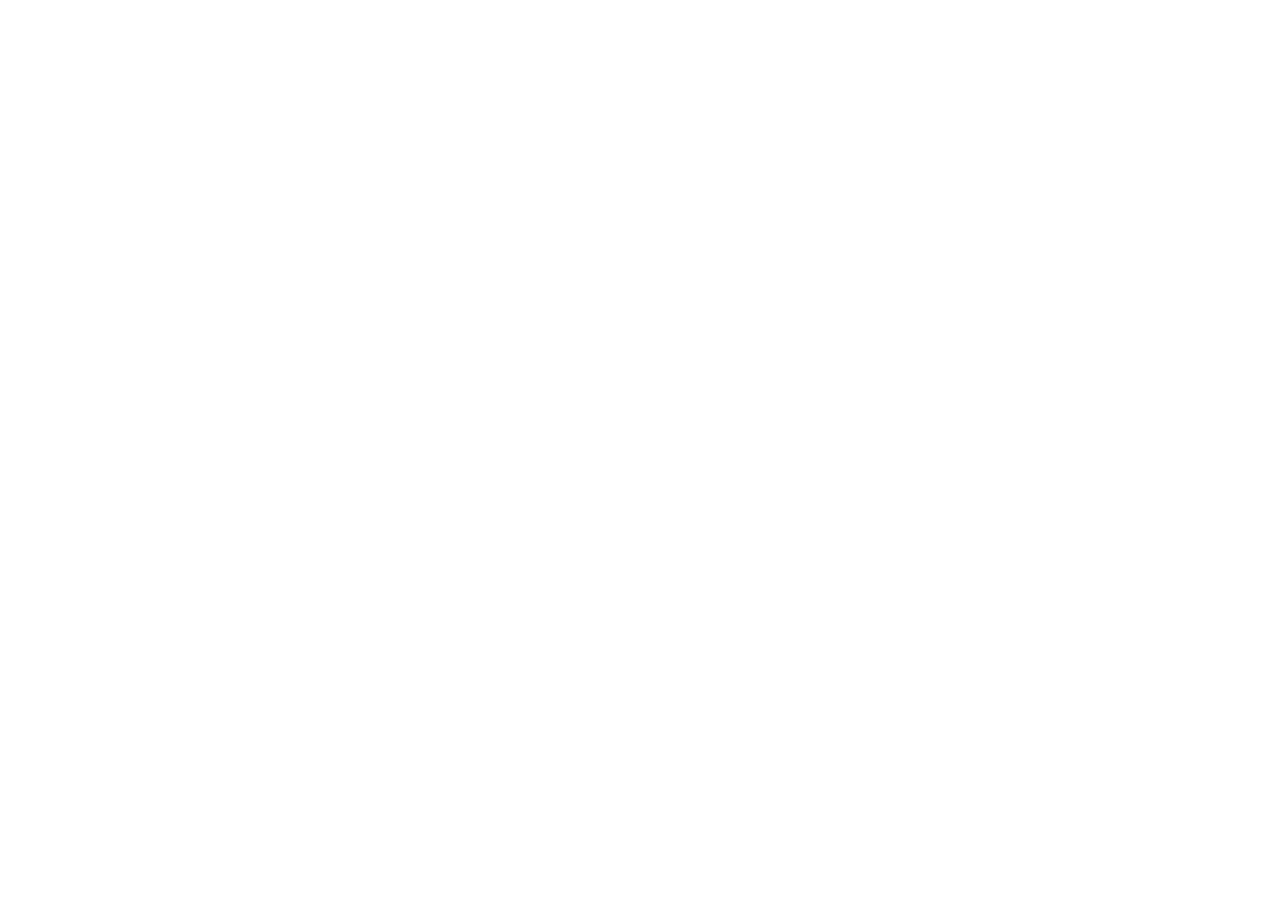
==== Car Installments Calculator/index.html @ 7ac8afc0 "Add initial HTML, CSS, and JavaScript files for Car Installments Calculator" ====
<!DOCTYPE html>
<html lang="en">
<head>
    <meta charset="UTF-8">
    <title>Carculate</title>
    <link rel="stylesheet" href="style.css">
</head>
<body>
    













    <script src="index.js"></script>
</body>
</html>
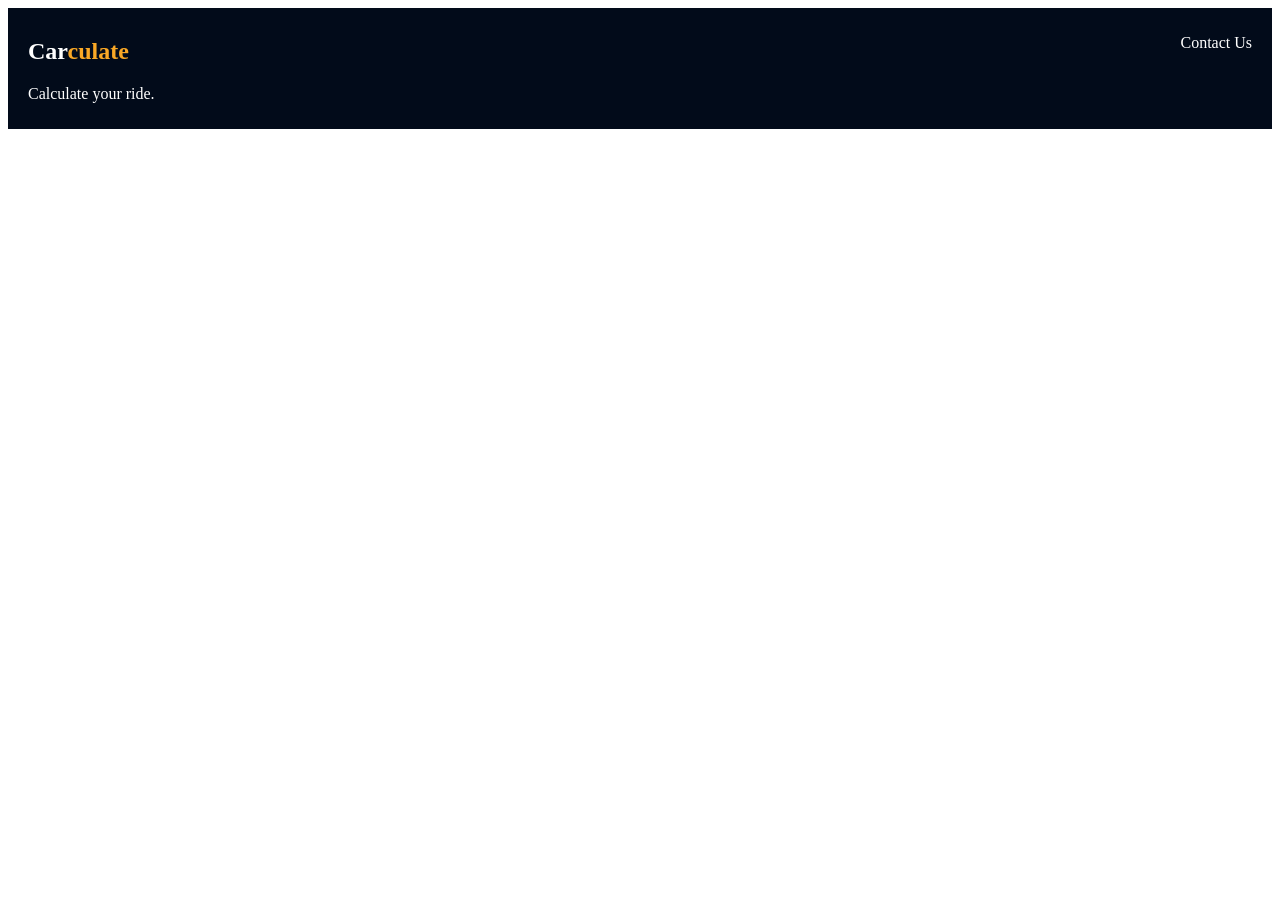
==== commit bee4a781: "Add header and navigation to Car Installments Calculator" ====
--- a/Car Installments Calculator/index.html
+++ b/Car Installments Calculator/index.html
@@ -6,7 +6,17 @@
     <link rel="stylesheet" href="style.css">
 </head>
 <body>
-    
+  <header>
+        <nav>
+            <div>
+                <div>
+                 <h1>Car<span class="highlight">culate</span></h1>
+                  <p>Calculate your ride.</p>
+                </div>
+            </div>
+               <p>Contact Us</p>
+        </nav>
+  </header>   
 
 
 
--- a/Car Installments Calculator/style.css
+++ b/Car Installments Calculator/style.css
@@ -0,0 +1,10 @@
+nav{
+    background-color: #020B1A;
+    color: #fff;
+    padding: 10px 20px;
+    display: flex;
+    justify-content: space-between;
+}
+.highlight{
+    color: #F9A826;
+}
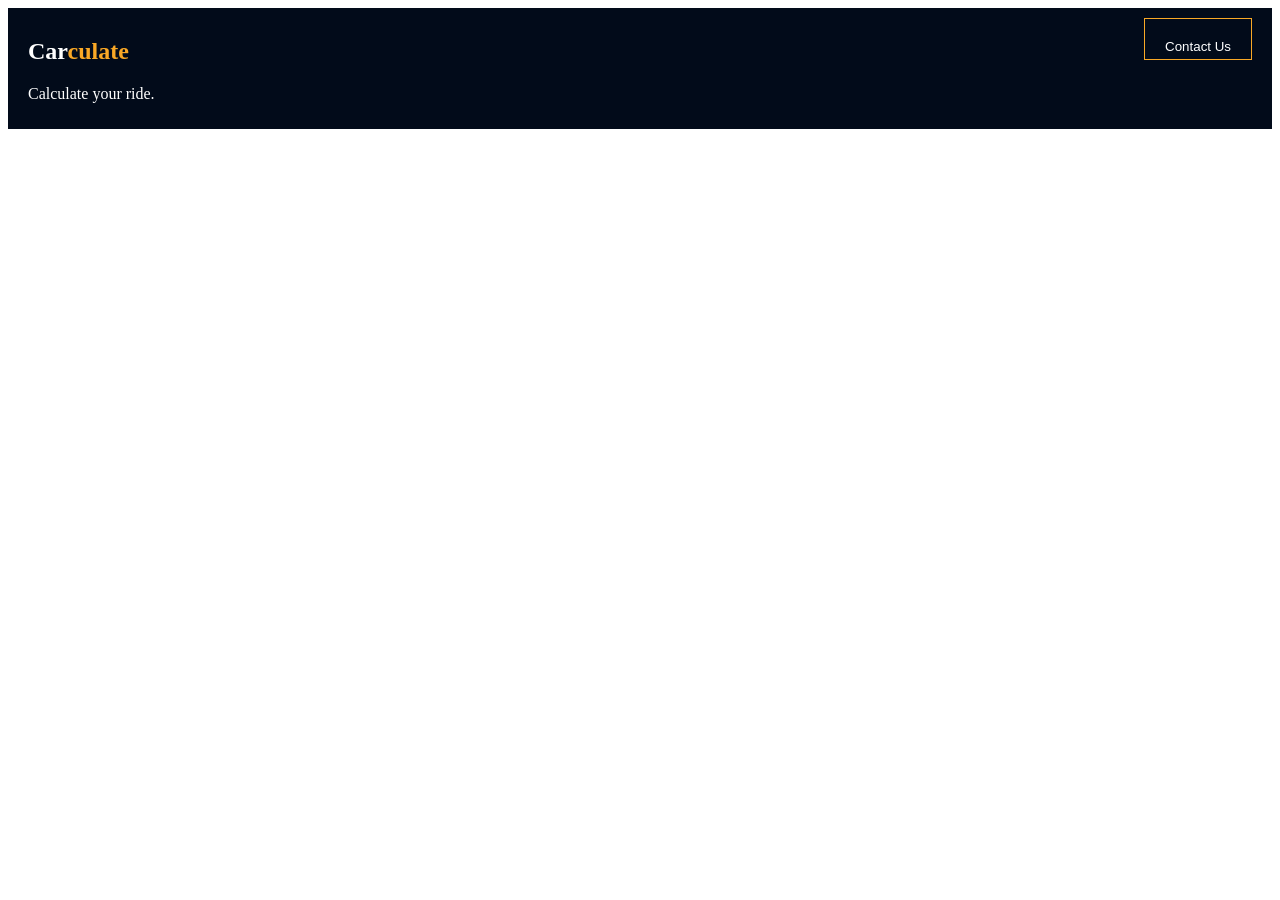
==== commit 627ca4d6: "Refactor navigation to use button for 'Contact Us' and enhance CSS styles" ====
--- a/Car Installments Calculator/index.html
+++ b/Car Installments Calculator/index.html
@@ -14,7 +14,7 @@
                   <p>Calculate your ride.</p>
                 </div>
             </div>
-               <p>Contact Us</p>
+               <button>Contact Us</button>
         </nav>
   </header>   
 
--- a/Car Installments Calculator/style.css
+++ b/Car Installments Calculator/style.css
@@ -1,3 +1,19 @@
+:root {
+    --bg-color: #020B1A;
+    --secondary-bg: #07182D;
+    --card-color: #0B1D33;
+    --input-color: #0D223B;
+
+    --primary-color: #FFC400;
+    --primary-hover: #FFD333;
+    --success-color: #7ED321;
+
+    --white: #FFFFFF;
+    --text-secondary: #B8C2D0;
+    --text-muted: #7F8A9A;
+
+    --border-color: #20334A;
+}
 nav{
     background-color: #020B1A;
     color: #fff;
@@ -7,4 +23,11 @@
 }
 .highlight{
     color: #F9A826;
+}
+nav button{
+    border : 1px solid #F9A826;
+    padding: 20px;
+    height: 15px;
+    background-color: #020B1A;
+    color: white;
 }
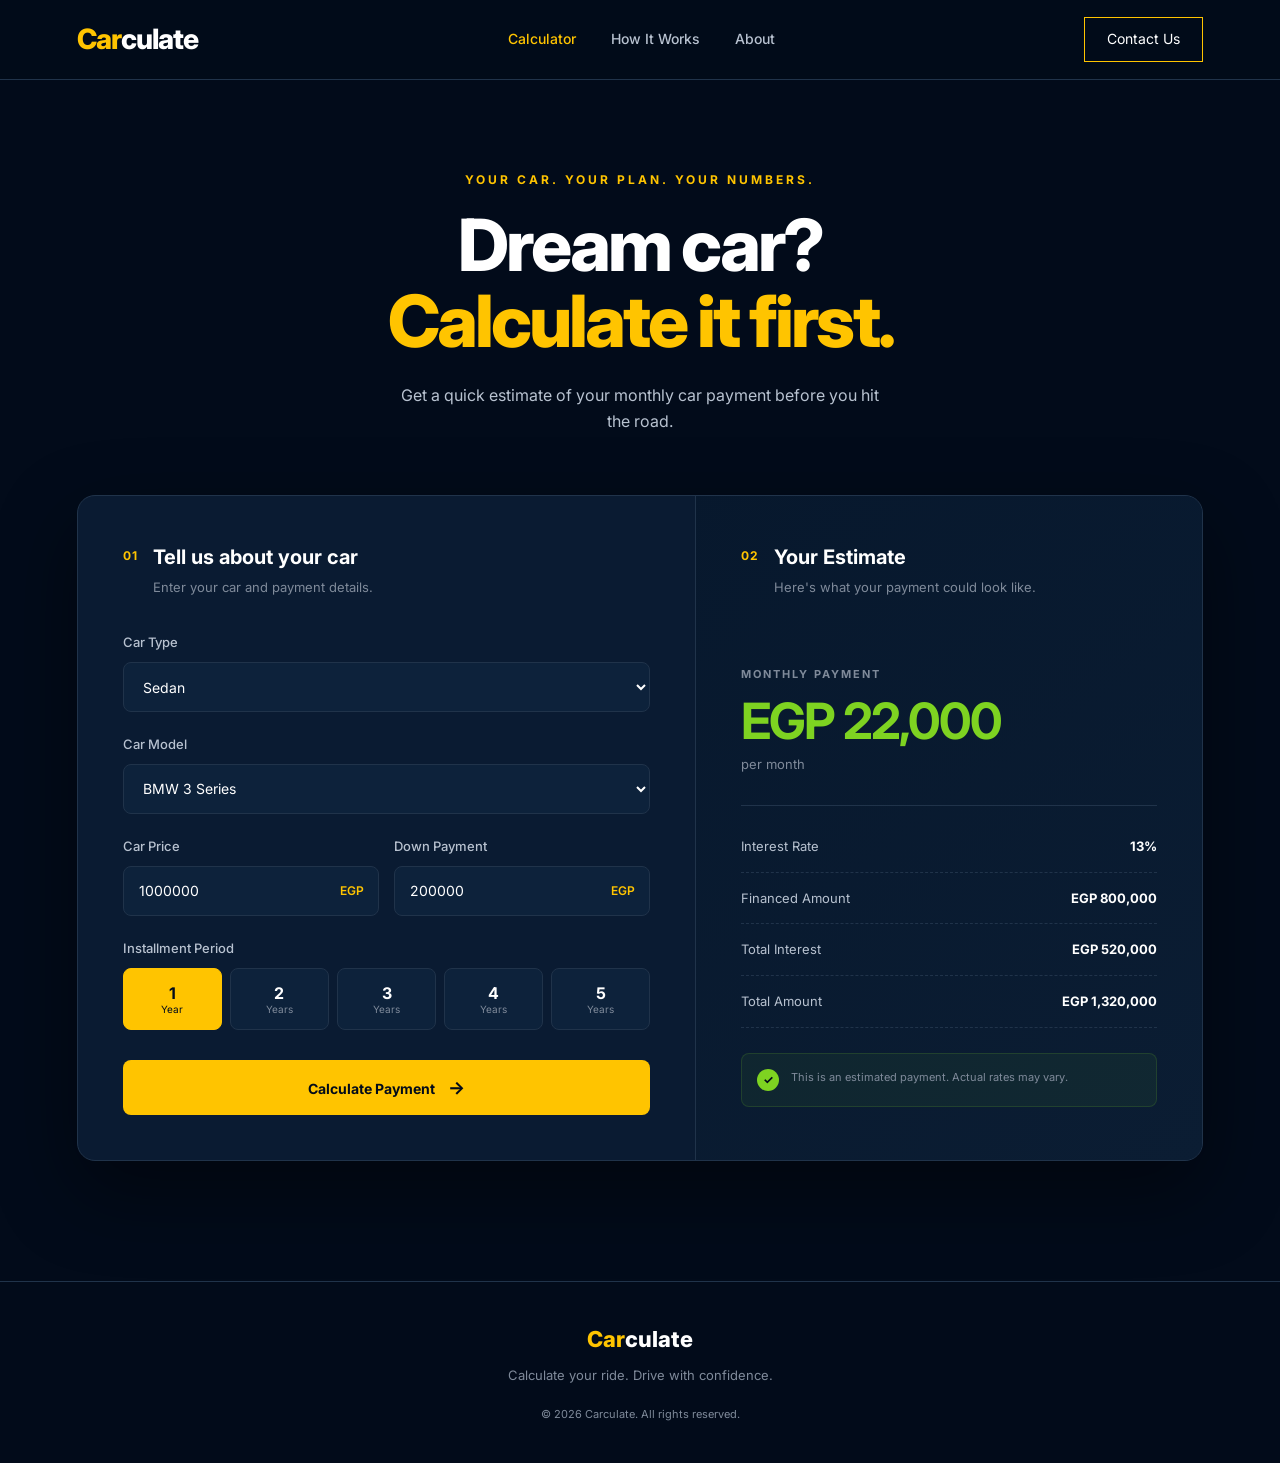
==== commit c694146c: "Add HTML structure and styles for Car Installments Calculator" ====
--- a/Car Installments Calculator/index.html
+++ b/Car Installments Calculator/index.html
@@ -1,35 +1,394 @@
 <!DOCTYPE html>
 <html lang="en">
+
 <head>
     <meta charset="UTF-8">
-    <title>Carculate</title>
+    <meta name="viewport" content="width=device-width, initial-scale=1.0">
+
+    <title>Carculate - Calculate Your Ride</title>
+
     <link rel="stylesheet" href="style.css">
+
+    <link
+        href="https://fonts.googleapis.com/css2?family=Inter:wght@400;500;600;700;800&display=swap"
+        rel="stylesheet"
+    >
 </head>
+
 <body>
-  <header>
-        <nav>
-            <div>
-                <div>
-                 <h1>Car<span class="highlight">culate</span></h1>
-                  <p>Calculate your ride.</p>
+
+    <!-- ================= HEADER ================= -->
+
+    <header class="header">
+
+        <div class="logo">
+            <span>Car</span>culate
+        </div>
+
+        <nav class="navbar">
+            <a href="#" class="active">Calculator</a>
+            <a href="#">How It Works</a>
+            <a href="#">About</a>
+        </nav>
+
+        <a href="#" class="contact-btn">Contact Us</a>
+
+    </header>
+
+
+    <!-- ================= HERO ================= -->
+
+    <main>
+
+        <section class="hero">
+
+            <div class="hero-overlay"></div>
+
+            <div class="hero-content">
+
+                <p class="hero-small">
+                    YOUR CAR. YOUR PLAN. YOUR NUMBERS.
+                </p>
+
+                <h1>
+                    Dream car?
+                    <br>
+                    <span>Calculate it first.</span>
+                </h1>
+
+                <p class="hero-description">
+                    Get a quick estimate of your monthly car payment
+                    before you hit the road.
+                </p>
+
+            </div>
+
+
+            <!-- ================= CALCULATOR ================= -->
+
+            <div class="calculator-card">
+
+                <!-- LEFT SIDE -->
+
+                <div class="calculator-form">
+
+                    <div class="section-heading">
+                        <span class="section-number">01</span>
+
+                        <div>
+                            <h2>Tell us about your car</h2>
+                            <p>Enter your car and payment details.</p>
+                        </div>
+                    </div>
+
+
+                    <!-- Car Type -->
+
+                    <div class="form-group">
+
+                        <label for="carType">
+                            Car Type
+                        </label>
+
+                        <select id="carType">
+
+                            <option value="sedan">
+                                Sedan
+                            </option>
+
+                            <option value="suv">
+                                SUV
+                            </option>
+
+                            <option value="coupe">
+                                Coupe
+                            </option>
+
+                            <option value="hatchback">
+                                Hatchback
+                            </option>
+
+                            <option value="pickup">
+                                Pickup
+                            </option>
+
+                        </select>
+
+                    </div>
+
+
+                    <!-- Car Model -->
+
+                    <div class="form-group">
+
+                        <label for="carModel">
+                            Car Model
+                        </label>
+
+                        <select id="carModel">
+
+                            <option>
+                                BMW 3 Series
+                            </option>
+
+                            <option>
+                                BMW 5 Series
+                            </option>
+
+                            <option>
+                                BMW X3
+                            </option>
+
+                            <option>
+                                BMW X5
+                            </option>
+
+                            <option>
+                                Mercedes C-Class
+                            </option>
+
+                            <option>
+                                Toyota Camry
+                            </option>
+
+                        </select>
+
+                    </div>
+
+
+                    <div class="form-row">
+
+                        <!-- Car Price -->
+
+                        <div class="form-group">
+
+                            <label for="carPrice">
+                                Car Price
+                            </label>
+
+                            <div class="input-wrapper">
+
+                                <input
+                                    type="number"
+                                    id="carPrice"
+                                    value="1000000"
+                                >
+
+                                <span>EGP</span>
+
+                            </div>
+
+                        </div>
+
+
+                        <!-- Down Payment -->
+
+                        <div class="form-group">
+
+                            <label for="downPayment">
+                                Down Payment
+                            </label>
+
+                            <div class="input-wrapper">
+
+                                <input
+                                    type="number"
+                                    id="downPayment"
+                                    value="200000"
+                                >
+
+                                <span>EGP</span>
+
+                            </div>
+
+                        </div>
+
+                    </div>
+
+
+                    <!-- Installment Period -->
+
+                    <div class="form-group">
+
+                        <label>
+                            Installment Period
+                        </label>
+
+                        <div class="period-options">
+
+                            <button class="period active">
+                                <strong>1</strong>
+                                <span>Year</span>
+                            </button>
+
+                            <button class="period">
+                                <strong>2</strong>
+                                <span>Years</span>
+                            </button>
+
+                            <button class="period">
+                                <strong>3</strong>
+                                <span>Years</span>
+                            </button>
+
+                            <button class="period">
+                                <strong>4</strong>
+                                <span>Years</span>
+                            </button>
+
+                            <button class="period">
+                                <strong>5</strong>
+                                <span>Years</span>
+                            </button>
+
+                        </div>
+
+                    </div>
+
+
+                    <!-- Calculate Button -->
+
+                    <button class="calculate-btn">
+                        Calculate Payment
+                        <span>→</span>
+                    </button>
+
                 </div>
+
+
+                <!-- RIGHT SIDE -->
+
+                <div class="calculator-result">
+
+                    <div class="result-heading">
+
+                        <span class="section-number">02</span>
+
+                        <div>
+                            <h2>Your Estimate</h2>
+                            <p>Here's what your payment could look like.</p>
+                        </div>
+
+                    </div>
+
+
+                    <!-- Main Result -->
+
+                    <div class="main-result">
+
+                        <span>
+                            MONTHLY PAYMENT
+                        </span>
+
+                        <h3>
+                            EGP 22,000
+                        </h3>
+
+                        <p>
+                            per month
+                        </p>
+
+                    </div>
+
+
+                    <!-- Result Details -->
+
+                    <div class="result-details">
+
+                        <div class="result-item">
+
+                            <span>
+                                Interest Rate
+                            </span>
+
+                            <strong>
+                                13%
+                            </strong>
+
+                        </div>
+
+
+                        <div class="result-item">
+
+                            <span>
+                                Financed Amount
+                            </span>
+
+                            <strong>
+                                EGP 800,000
+                            </strong>
+
+                        </div>
+
+
+                        <div class="result-item">
+
+                            <span>
+                                Total Interest
+                            </span>
+
+                            <strong>
+                                EGP 520,000
+                            </strong>
+
+                        </div>
+
+
+                        <div class="result-item">
+
+                            <span>
+                                Total Amount
+                            </span>
+
+                            <strong>
+                                EGP 1,320,000
+                            </strong>
+
+                        </div>
+
+                    </div>
+
+
+                    <!-- Result Note -->
+
+                    <div class="result-note">
+
+                        <span class="note-icon">✓</span>
+
+                        <p>
+                            This is an estimated payment.
+                            Actual rates may vary.
+                        </p>
+
+                    </div>
+
+                </div>
+
             </div>
-               <button>Contact Us</button>
-        </nav>
-  </header>   
-
-
-
-
-
-
-
-
-
-
-
-
-
-    <script src="index.js"></script>
+
+        </section>
+
+    </main>
+
+
+    <!-- ================= FOOTER ================= -->
+
+    <footer class="footer">
+
+        <div class="footer-logo">
+            <span>Car</span>culate
+        </div>
+
+        <p>
+            Calculate your ride. Drive with confidence.
+        </p>
+
+        <p class="copyright">
+            © 2026 Carculate. All rights reserved.
+        </p>
+
+    </footer>
+
 </body>
+
 </html>
--- a/Car Installments Calculator/style.css
+++ b/Car Installments Calculator/style.css
@@ -1,4 +1,7 @@
+/* ================= VARIABLES ================= */
+
 :root {
+
     --bg-color: #020B1A;
     --secondary-bg: #07182D;
     --card-color: #0B1D33;
@@ -6,6 +9,7 @@
 
     --primary-color: #FFC400;
     --primary-hover: #FFD333;
+
     --success-color: #7ED321;
 
     --white: #FFFFFF;
@@ -13,21 +17,967 @@
     --text-muted: #7F8A9A;
 
     --border-color: #20334A;
-}
-nav{
-    background-color: #020B1A;
-    color: #fff;
-    padding: 10px 20px;
+
+}
+
+
+/* ================= RESET ================= */
+
+* {
+    margin: 0;
+    padding: 0;
+    box-sizing: border-box;
+}
+
+
+html {
+    scroll-behavior: smooth;
+}
+
+
+body {
+
+    font-family: "Inter", sans-serif;
+
+    background-color: var(--bg-color);
+
+    color: var(--white);
+
+    line-height: 1.6;
+
+}
+
+
+/* ================= HEADER ================= */
+
+.header {
+
+    width: 100%;
+
+    height: 80px;
+
+    padding: 0 6%;
+
     display: flex;
+
+    align-items: center;
+
     justify-content: space-between;
-}
-.highlight{
-    color: #F9A826;
-}
-nav button{
-    border : 1px solid #F9A826;
-    padding: 20px;
-    height: 15px;
-    background-color: #020B1A;
-    color: white;
+
+    background-color: rgba(2, 11, 26, 0.95);
+
+    border-bottom: 1px solid var(--border-color);
+
+    position: relative;
+
+    z-index: 10;
+
+}
+
+
+/* Logo */
+
+.logo {
+
+    font-size: 28px;
+
+    font-weight: 800;
+
+    letter-spacing: -1px;
+
+    color: var(--white);
+
+}
+
+.logo span {
+    color: var(--primary-color);
+}
+
+
+/* Navbar */
+
+.navbar {
+
+    display: flex;
+
+    align-items: center;
+
+    gap: 35px;
+
+}
+
+.navbar a {
+
+    color: var(--text-secondary);
+
+    text-decoration: none;
+
+    font-size: 14px;
+
+    font-weight: 500;
+
+    transition: 0.3s;
+
+}
+
+.navbar a:hover,
+.navbar a.active {
+
+    color: var(--primary-color);
+
+}
+
+
+/* Contact */
+
+.contact-btn {
+
+    text-decoration: none;
+
+    color: var(--white);
+
+    border: 1px solid var(--primary-color);
+
+    padding: 10px 22px;
+
+    font-size: 14px;
+
+    transition: 0.3s;
+
+}
+
+.contact-btn:hover {
+
+    background-color: var(--primary-color);
+
+    color: var(--bg-color);
+
+}
+
+
+/* ================= HERO ================= */
+
+.hero {
+
+    min-height: 900px;
+
+    position: relative;
+
+    padding: 90px 6% 120px;
+
+    background-image:
+        url("https://images.unsplash.com/photo-1555215695-3004980ad54e?auto=format&fit=crop&w=2000&q=85");
+
+    background-size: cover;
+
+    background-position: center;
+
+    overflow: hidden;
+
+}
+
+
+/* Dark overlay */
+
+.hero-overlay {
+
+    position: absolute;
+
+    inset: 0;
+
+    background:
+        linear-gradient(
+            180deg,
+            rgba(2, 11, 26, 0.82),
+            rgba(2, 11, 26, 0.94)
+        );
+
+}
+
+
+/* Hero Content */
+
+.hero-content {
+
+    position: relative;
+
+    z-index: 2;
+
+    max-width: 650px;
+
+    margin: 0 auto 60px;
+
+    text-align: center;
+
+}
+
+
+.hero-small {
+
+    color: var(--primary-color);
+
+    font-size: 12px;
+
+    font-weight: 700;
+
+    letter-spacing: 3px;
+
+    margin-bottom: 18px;
+
+}
+
+
+.hero-content h1 {
+
+    font-size: clamp(42px, 6vw, 72px);
+
+    line-height: 1.05;
+
+    font-weight: 800;
+
+    letter-spacing: -3px;
+
+}
+
+
+.hero-content h1 span {
+
+    color: var(--primary-color);
+
+}
+
+
+.hero-description {
+
+    color: var(--text-secondary);
+
+    max-width: 500px;
+
+    margin: 25px auto 0;
+
+    font-size: 16px;
+
+}
+
+
+/* ================= CALCULATOR ================= */
+
+.calculator-card {
+
+    position: relative;
+
+    z-index: 3;
+
+    max-width: 1150px;
+
+    margin: auto;
+
+    display: grid;
+
+    grid-template-columns: 1.1fr 0.9fr;
+
+    background-color: rgba(11, 29, 51, 0.96);
+
+    border: 1px solid var(--border-color);
+
+    border-radius: 18px;
+
+    overflow: hidden;
+
+    box-shadow:
+        0 30px 80px rgba(0, 0, 0, 0.45);
+
+}
+
+
+/* ================= FORM SIDE ================= */
+
+.calculator-form {
+
+    padding: 45px;
+
+    border-right: 1px solid var(--border-color);
+
+}
+
+
+/* Section heading */
+
+.section-heading,
+.result-heading {
+
+    display: flex;
+
+    gap: 15px;
+
+    margin-bottom: 35px;
+
+}
+
+
+.section-number {
+
+    color: var(--primary-color);
+
+    font-size: 12px;
+
+    font-weight: 700;
+
+    letter-spacing: 1px;
+
+    padding-top: 5px;
+
+}
+
+
+.section-heading h2,
+.result-heading h2 {
+
+    font-size: 20px;
+
+    font-weight: 700;
+
+}
+
+
+.section-heading p,
+.result-heading p {
+
+    color: var(--text-muted);
+
+    font-size: 13px;
+
+    margin-top: 4px;
+
+}
+
+
+/* ================= FORM ================= */
+
+.form-group {
+
+    margin-bottom: 22px;
+
+}
+
+
+.form-group label {
+
+    display: block;
+
+    margin-bottom: 9px;
+
+    color: var(--text-secondary);
+
+    font-size: 13px;
+
+    font-weight: 500;
+
+}
+
+
+select,
+input {
+
+    width: 100%;
+
+    height: 50px;
+
+    border: 1px solid var(--border-color);
+
+    border-radius: 8px;
+
+    background-color: var(--input-color);
+
+    color: var(--white);
+
+    padding: 0 15px;
+
+    outline: none;
+
+    font-family: inherit;
+
+    font-size: 14px;
+
+    transition: 0.3s;
+
+}
+
+
+select:focus,
+input:focus {
+
+    border-color: var(--primary-color);
+
+    box-shadow: 0 0 0 3px rgba(255, 196, 0, 0.08);
+
+}
+
+
+select {
+
+    cursor: pointer;
+
+}
+
+
+/* Two inputs */
+
+.form-row {
+
+    display: grid;
+
+    grid-template-columns: 1fr 1fr;
+
+    gap: 15px;
+
+}
+
+
+/* Input with currency */
+
+.input-wrapper {
+
+    position: relative;
+
+}
+
+
+.input-wrapper input {
+
+    padding-right: 60px;
+
+}
+
+
+.input-wrapper span {
+
+    position: absolute;
+
+    right: 15px;
+
+    top: 50%;
+
+    transform: translateY(-50%);
+
+    color: var(--primary-color);
+
+    font-size: 12px;
+
+    font-weight: 600;
+
+}
+
+
+/* ================= PERIOD ================= */
+
+.period-options {
+
+    display: grid;
+
+    grid-template-columns: repeat(5, 1fr);
+
+    gap: 8px;
+
+}
+
+
+.period {
+
+    height: 62px;
+
+    border: 1px solid var(--border-color);
+
+    border-radius: 8px;
+
+    background-color: var(--input-color);
+
+    color: var(--text-secondary);
+
+    cursor: pointer;
+
+    font-family: inherit;
+
+    display: flex;
+
+    flex-direction: column;
+
+    align-items: center;
+
+    justify-content: center;
+
+    transition: 0.3s;
+
+}
+
+
+.period strong {
+
+    font-size: 16px;
+
+    color: var(--white);
+
+}
+
+
+.period span {
+
+    font-size: 10px;
+
+    color: var(--text-muted);
+
+}
+
+
+.period:hover {
+
+    border-color: var(--primary-color);
+
+}
+
+
+.period.active {
+
+    background-color: var(--primary-color);
+
+    border-color: var(--primary-color);
+
+    color: var(--bg-color);
+
+}
+
+
+.period.active strong,
+.period.active span {
+
+    color: var(--bg-color);
+
+}
+
+
+/* ================= CALCULATE BUTTON ================= */
+
+.calculate-btn {
+
+    width: 100%;
+
+    height: 55px;
+
+    margin-top: 8px;
+
+    border: none;
+
+    border-radius: 8px;
+
+    background-color: var(--primary-color);
+
+    color: var(--bg-color);
+
+    font-family: inherit;
+
+    font-size: 14px;
+
+    font-weight: 700;
+
+    cursor: pointer;
+
+    transition: 0.3s;
+
+}
+
+
+.calculate-btn span {
+
+    margin-left: 10px;
+
+    font-size: 18px;
+
+}
+
+
+.calculate-btn:hover {
+
+    background-color: var(--primary-hover);
+
+    transform: translateY(-2px);
+
+}
+
+
+/* ================= RESULT SIDE ================= */
+
+.calculator-result {
+
+    padding: 45px;
+
+    background:
+        linear-gradient(
+            145deg,
+            rgba(7, 24, 45, 0.95),
+            rgba(11, 29, 51, 0.98)
+        );
+
+}
+
+
+/* Main result */
+
+.main-result {
+
+    padding: 28px 0 30px;
+
+    border-bottom: 1px solid var(--border-color);
+
+}
+
+
+.main-result > span {
+
+    color: var(--text-muted);
+
+    font-size: 11px;
+
+    letter-spacing: 2px;
+
+    font-weight: 700;
+
+}
+
+
+.main-result h3 {
+
+    margin-top: 8px;
+
+    font-size: clamp(36px, 4vw, 50px);
+
+    color: var(--success-color);
+
+    line-height: 1.1;
+
+    letter-spacing: -2px;
+
+}
+
+
+.main-result p {
+
+    color: var(--text-muted);
+
+    font-size: 13px;
+
+    margin-top: 5px;
+
+}
+
+
+/* ================= RESULT DETAILS ================= */
+
+.result-details {
+
+    margin-top: 15px;
+
+}
+
+
+.result-item {
+
+    display: flex;
+
+    justify-content: space-between;
+
+    align-items: center;
+
+    padding: 15px 0;
+
+    border-bottom: 1px dashed var(--border-color);
+
+}
+
+
+.result-item span {
+
+    color: var(--text-secondary);
+
+    font-size: 13px;
+
+}
+
+
+.result-item strong {
+
+    color: var(--white);
+
+    font-size: 13px;
+
+}
+
+
+/* ================= NOTE ================= */
+
+.result-note {
+
+    display: flex;
+
+    gap: 12px;
+
+    align-items: flex-start;
+
+    margin-top: 25px;
+
+    padding: 15px;
+
+    background-color: rgba(126, 211, 33, 0.06);
+
+    border: 1px solid rgba(126, 211, 33, 0.15);
+
+    border-radius: 8px;
+
+}
+
+
+.note-icon {
+
+    width: 22px;
+
+    height: 22px;
+
+    border-radius: 50%;
+
+    display: flex;
+
+    align-items: center;
+
+    justify-content: center;
+
+    background-color: var(--success-color);
+
+    color: var(--bg-color);
+
+    font-size: 12px;
+
+    font-weight: 700;
+
+    flex-shrink: 0;
+
+}
+
+
+.result-note p {
+
+    color: var(--text-muted);
+
+    font-size: 11px;
+
+    line-height: 1.5;
+
+}
+
+
+/* ================= FOOTER ================= */
+
+.footer {
+
+    padding: 40px 6%;
+
+    background-color: var(--bg-color);
+
+    border-top: 1px solid var(--border-color);
+
+    text-align: center;
+
+}
+
+
+.footer-logo {
+
+    font-size: 22px;
+
+    font-weight: 800;
+
+}
+
+
+.footer-logo span {
+
+    color: var(--primary-color);
+
+}
+
+
+.footer > p {
+
+    color: var(--text-muted);
+
+    font-size: 13px;
+
+    margin-top: 8px;
+
+}
+
+
+.footer .copyright {
+
+    margin-top: 20px;
+
+    font-size: 11px;
+
+}
+
+
+/* ================= RESPONSIVE ================= */
+
+@media (max-width: 900px) {
+
+    .header {
+
+        padding: 0 4%;
+
+    }
+
+
+    .navbar {
+
+        gap: 15px;
+
+    }
+
+
+    .hero {
+
+        padding: 70px 4% 80px;
+
+    }
+
+
+    .calculator-card {
+
+        grid-template-columns: 1fr;
+
+    }
+
+
+    .calculator-form {
+
+        border-right: none;
+
+        border-bottom: 1px solid var(--border-color);
+
+    }
+
+}
+
+
+@media (max-width: 650px) {
+
+    .header {
+
+        height: auto;
+
+        min-height: 75px;
+
+        padding: 18px 5%;
+
+        flex-wrap: wrap;
+
+        gap: 15px;
+
+    }
+
+
+    .navbar {
+
+        order: 3;
+
+        width: 100%;
+
+        justify-content: center;
+
+    }
+
+
+    .navbar a {
+
+        font-size: 12px;
+
+    }
+
+
+    .contact-btn {
+
+        padding: 8px 14px;
+
+        font-size: 12px;
+
+    }
+
+
+    .hero {
+
+        padding: 60px 4%;
+
+    }
+
+
+    .hero-content {
+
+        margin-bottom: 40px;
+
+    }
+
+
+    .hero-content h1 {
+
+        letter-spacing: -2px;
+
+    }
+
+
+    .calculator-form,
+    .calculator-result {
+
+        padding: 28px 20px;
+
+    }
+
+
+    .form-row {
+
+        grid-template-columns: 1fr;
+
+        gap: 0;
+
+    }
+
+
+    .period-options {
+
+        grid-template-columns: repeat(3, 1fr);
+
+    }
+
+
+    .main-result h3 {
+
+        font-size: 38px;
+
+    }
+
+}
+
+
+@media (max-width: 400px) {
+
+    .period-options {
+
+        grid-template-columns: repeat(2, 1fr);
+
+    }
+
+
+    .navbar {
+
+        gap: 10px;
+
+    }
+
 }
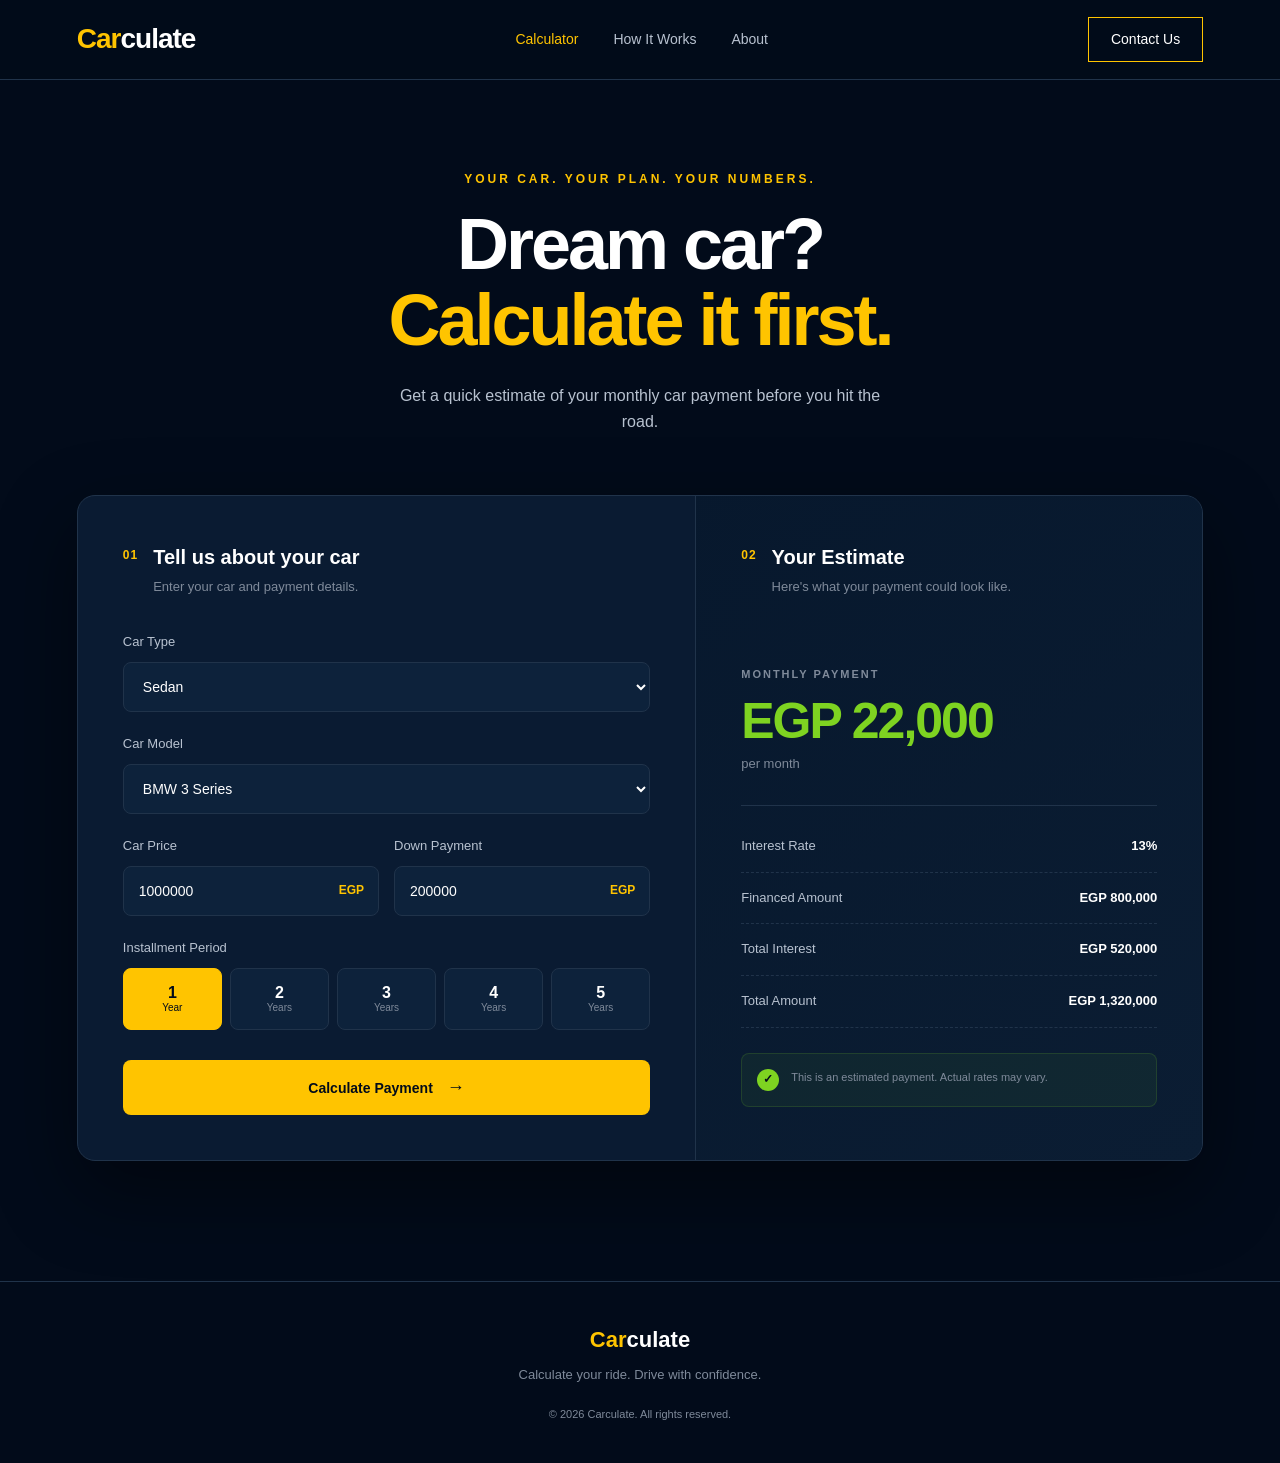
==== commit cf41b54c: "Refactor car installment calculation logic and enhance user input validation" ====
--- a/Car Installments Calculator/index.html
+++ b/Car Installments Calculator/index.html
@@ -3,16 +3,11 @@
 
 <head>
     <meta charset="UTF-8">
-    <meta name="viewport" content="width=device-width, initial-scale=1.0">
 
     <title>Carculate - Calculate Your Ride</title>
 
     <link rel="stylesheet" href="style.css">
 
-    <link
-        href="https://fonts.googleapis.com/css2?family=Inter:wght@400;500;600;700;800&display=swap"
-        rel="stylesheet"
-    >
 </head>
 
 <body>
@@ -388,7 +383,7 @@
         </p>
 
     </footer>
-
+<script src="index.js"></script>
 </body>
 
 </html>
